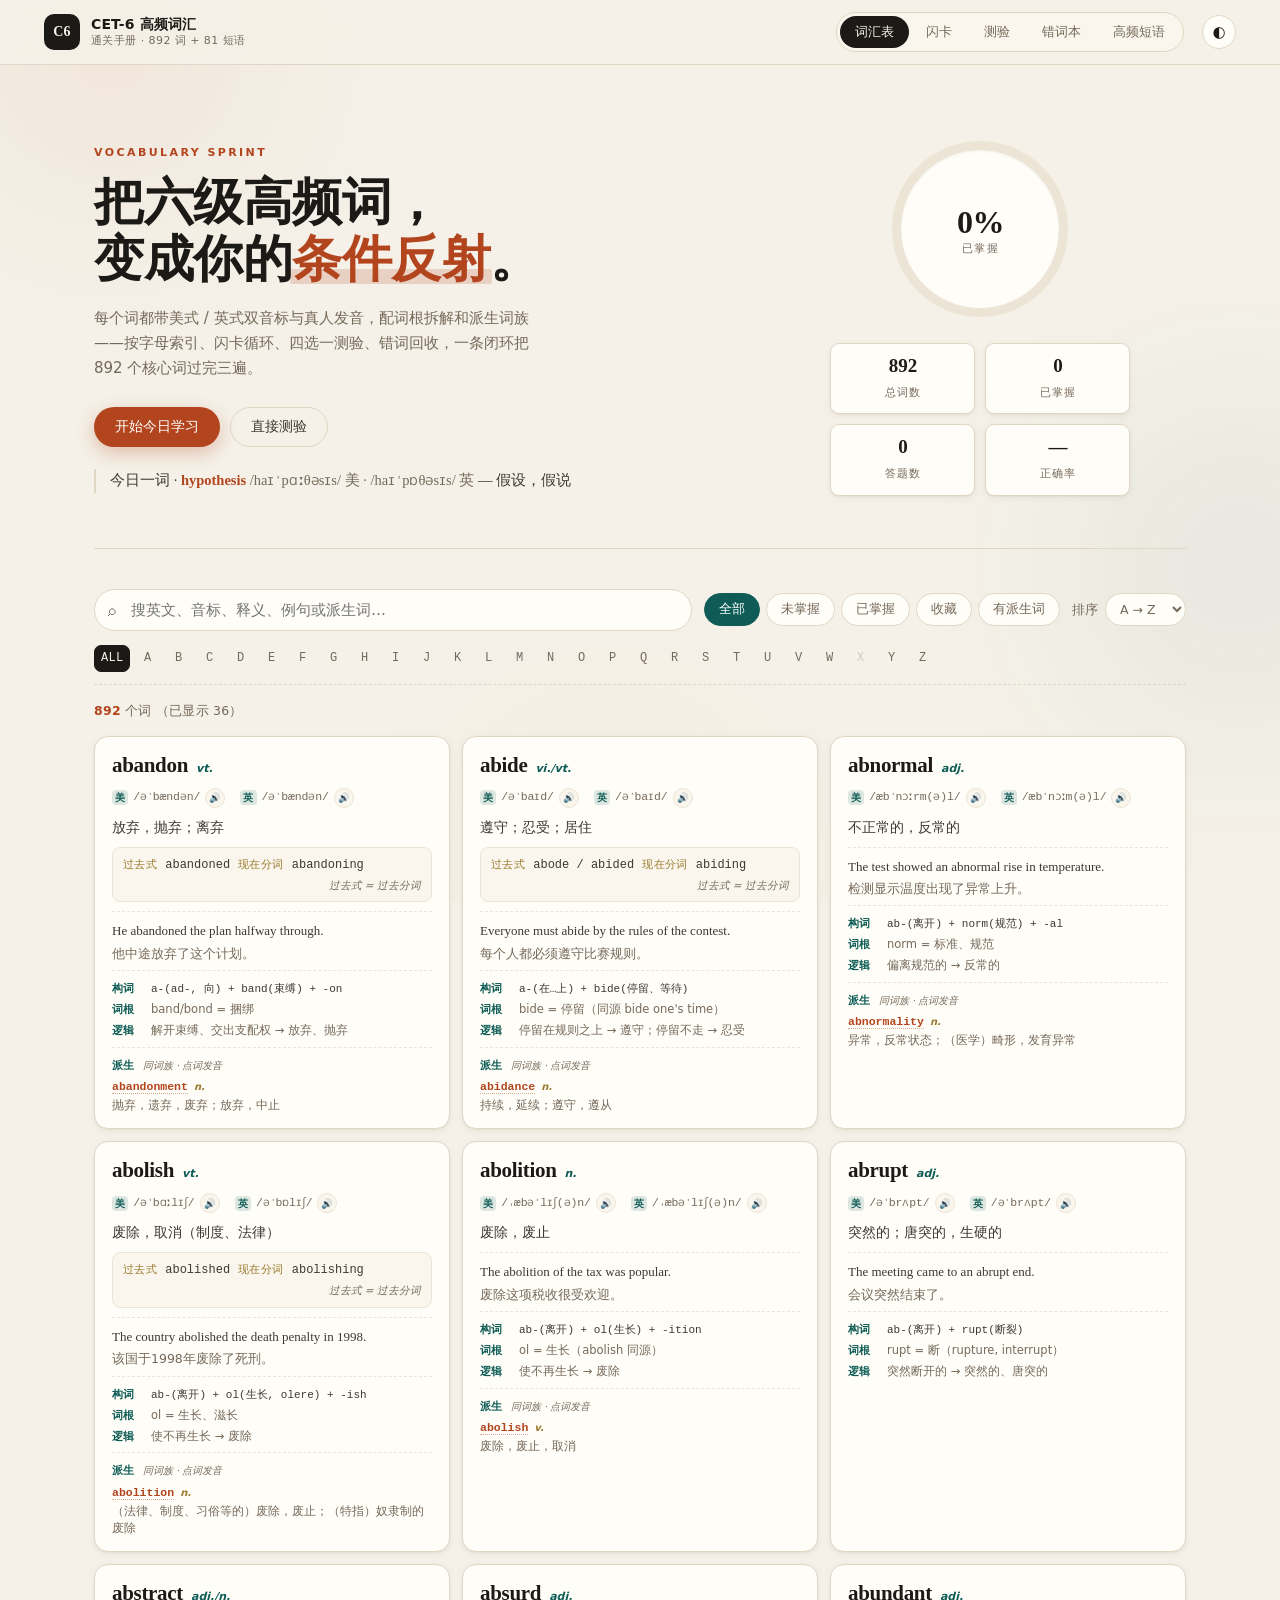
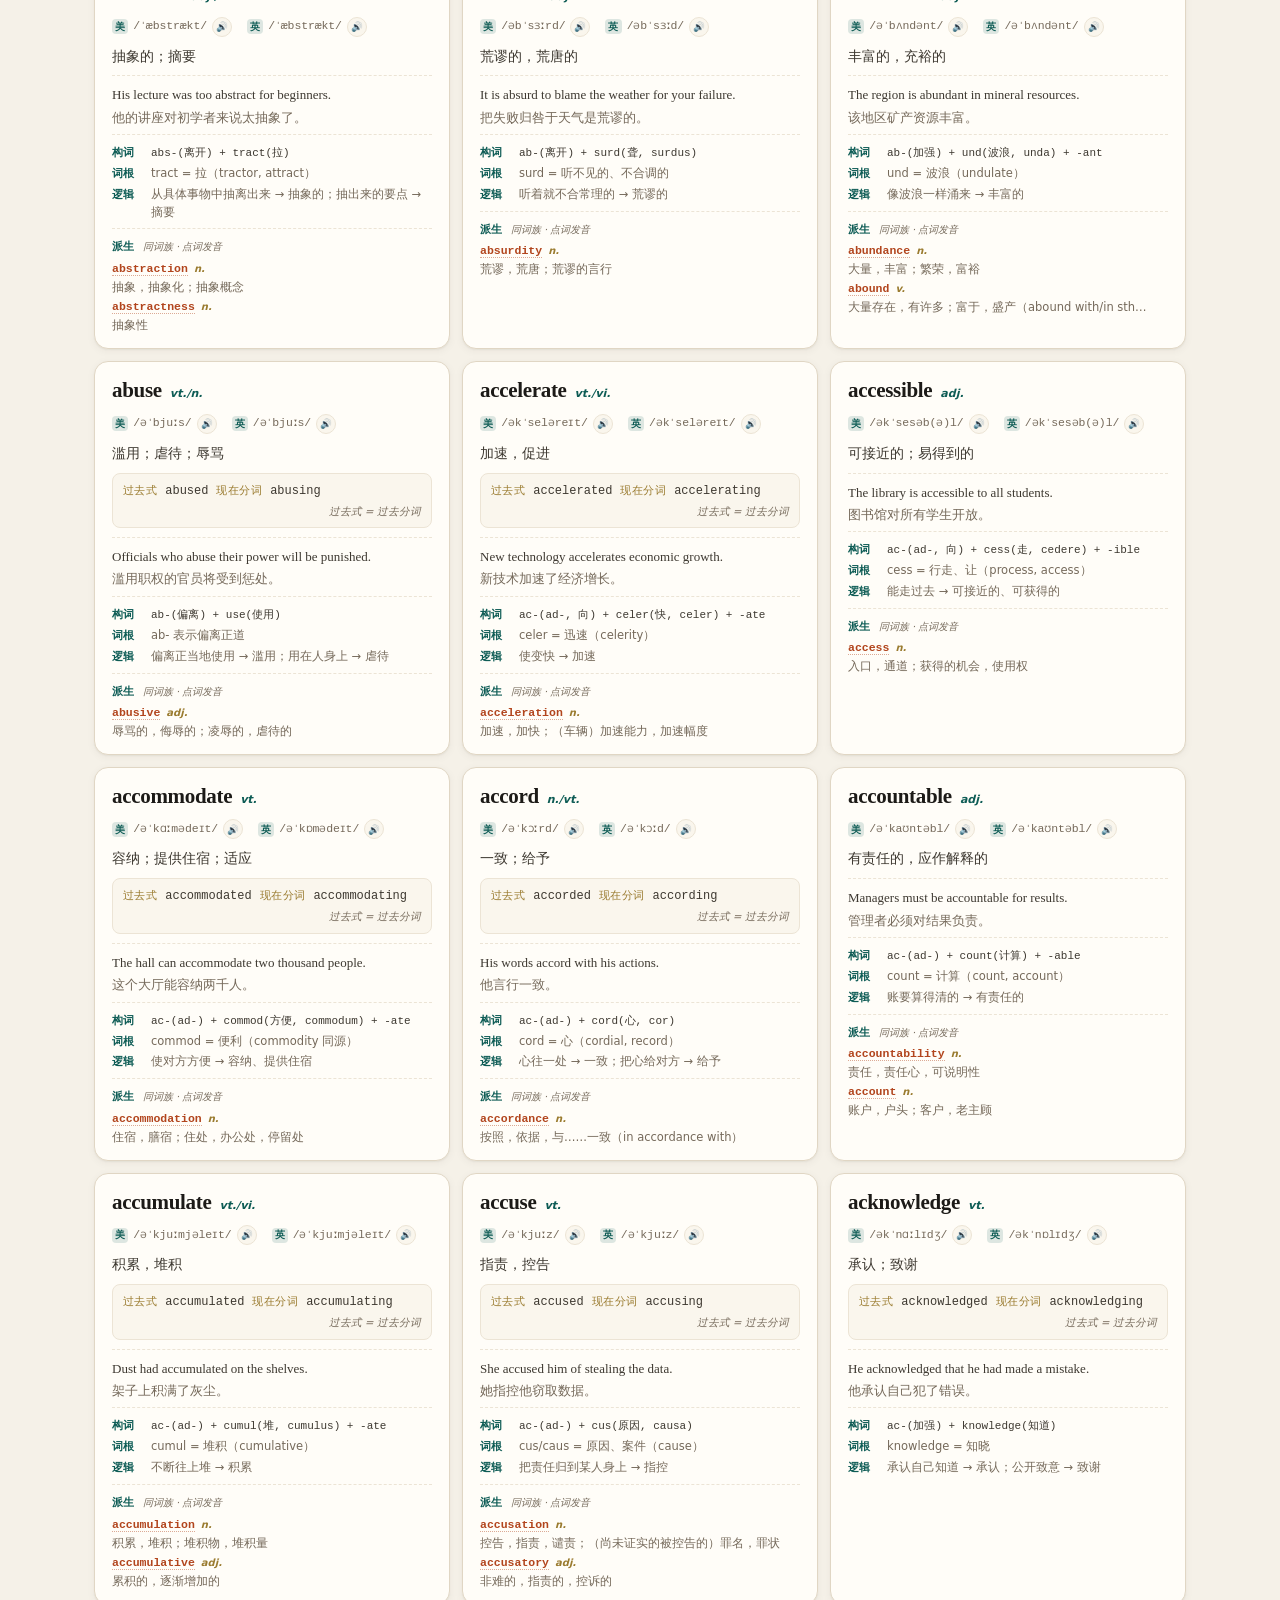
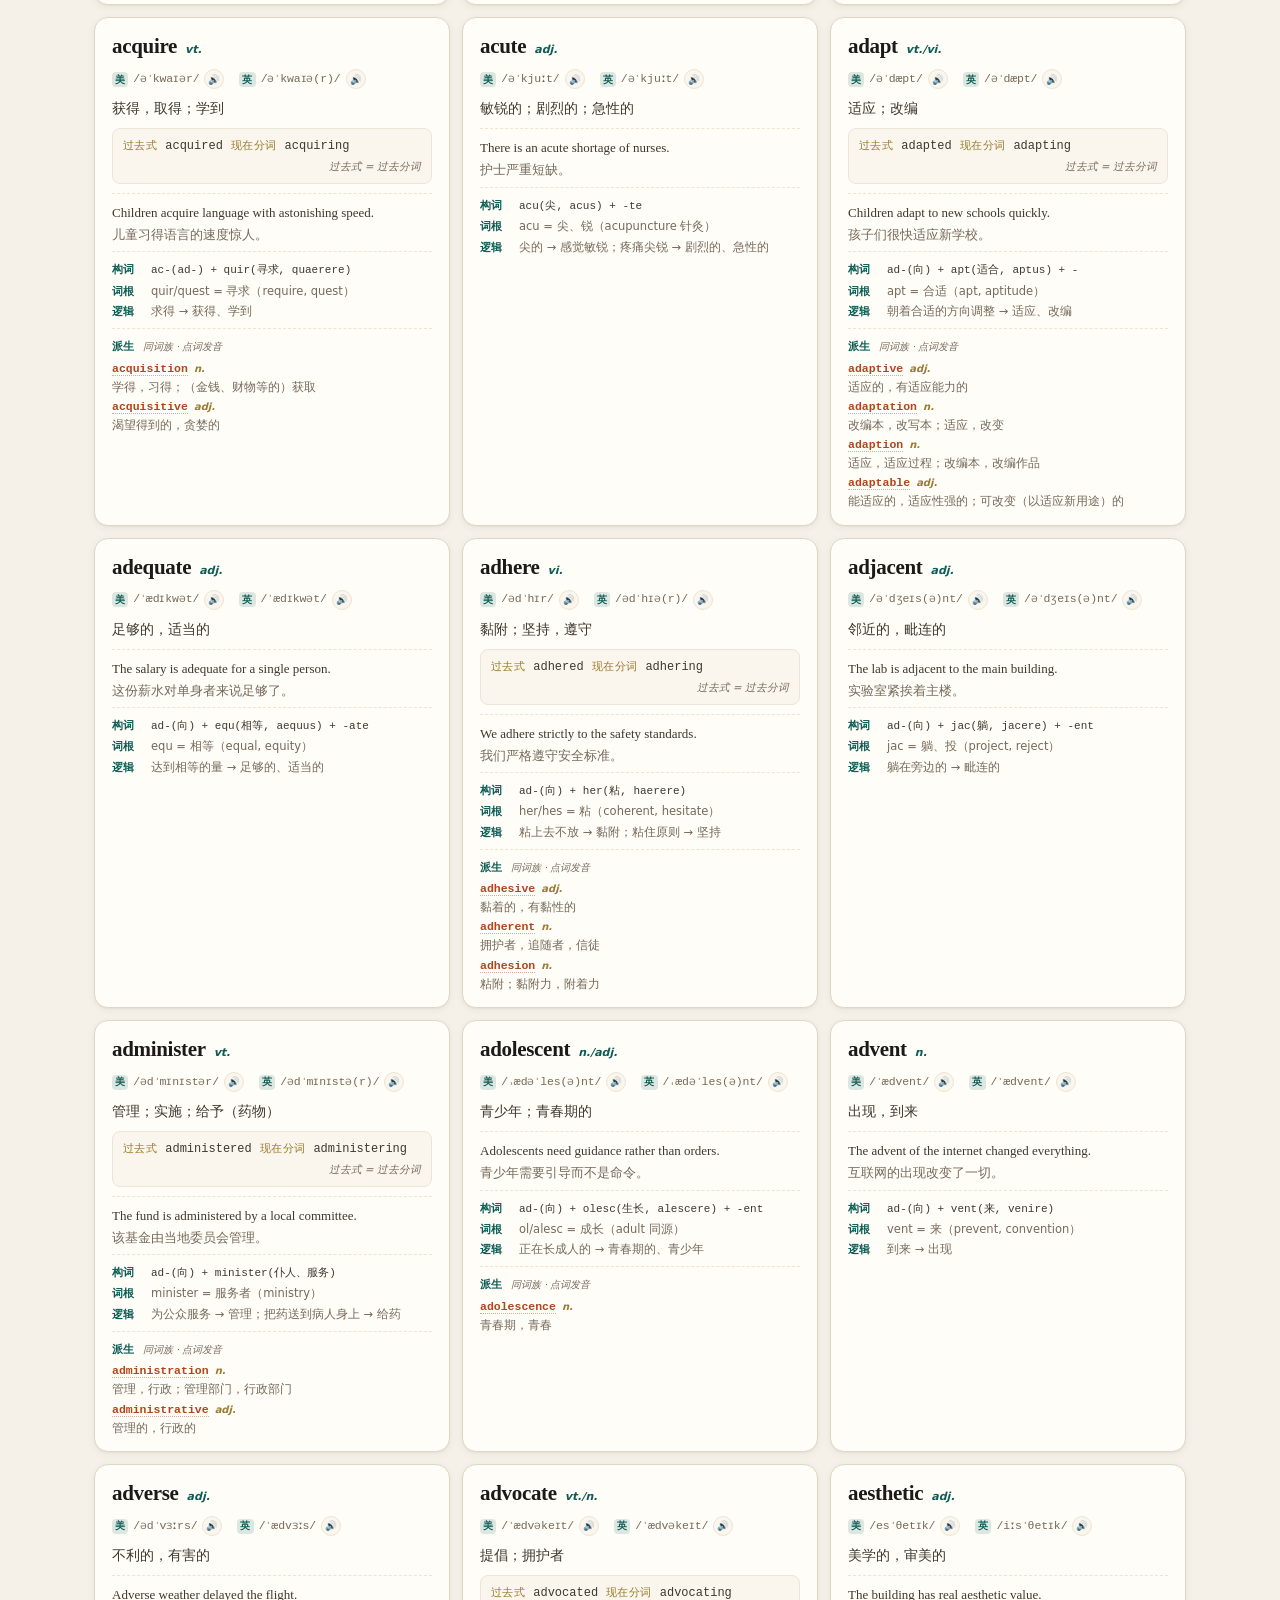
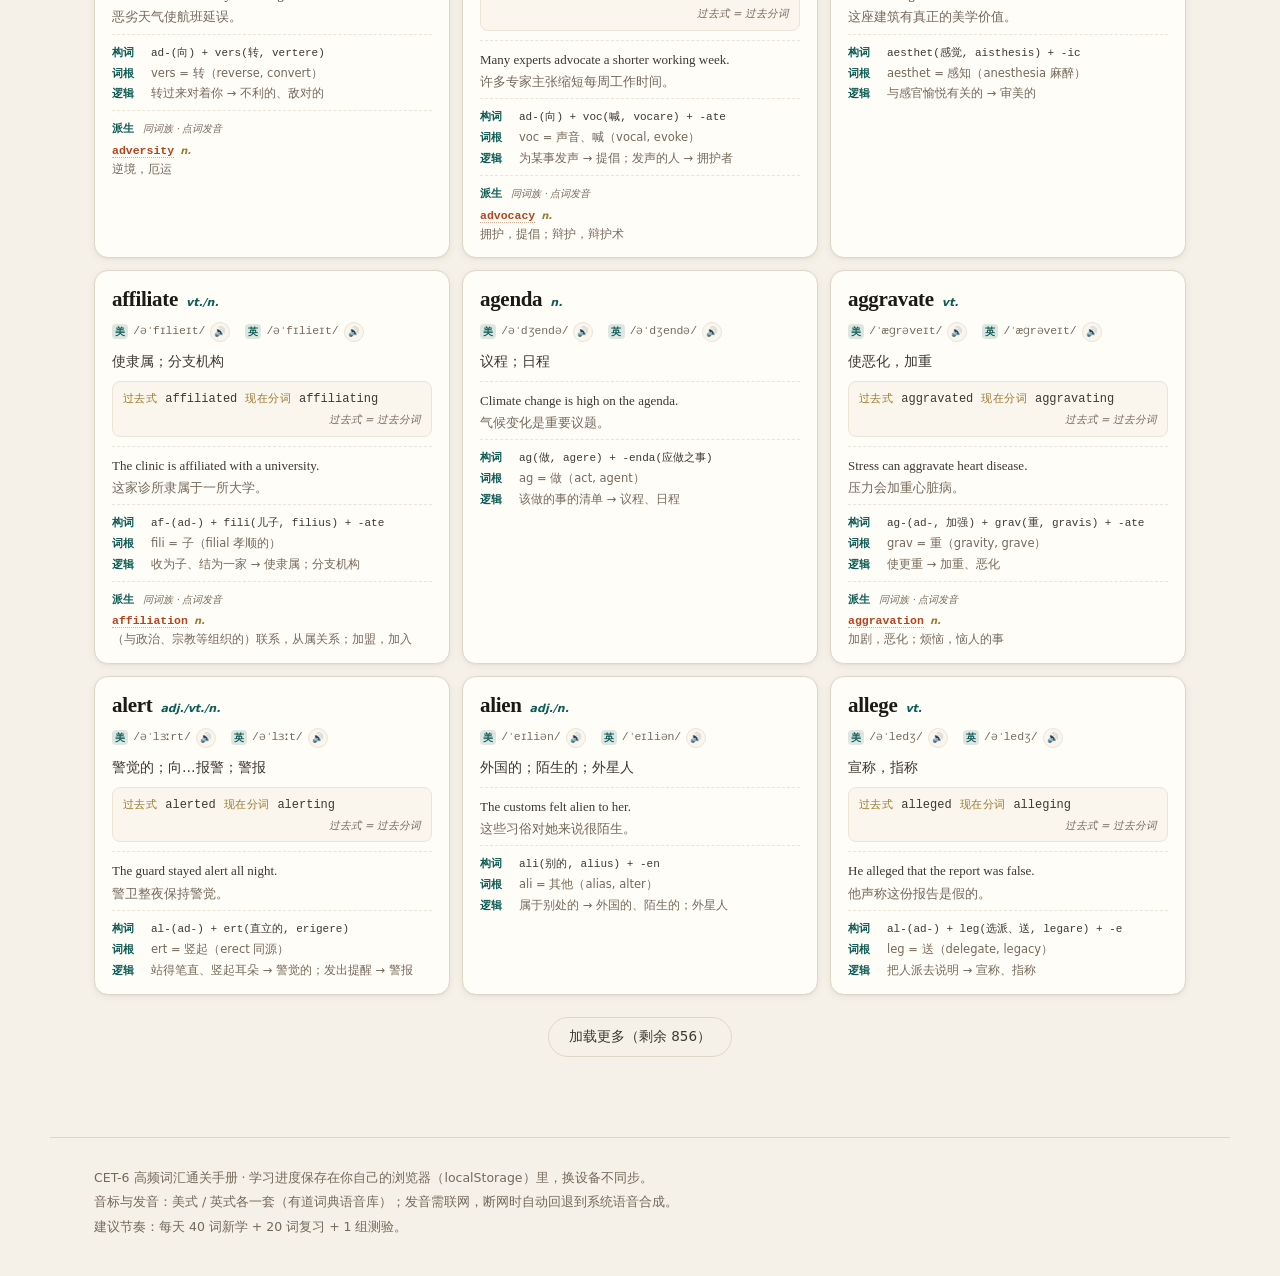
==== index.html @ 3de126e8 "CET-6 词汇通关手册：英美双音标+双发音、词根、派生词族、闪卡、测验、错词本" ====
<!DOCTYPE html>
<html lang="zh-CN" data-theme="light">
<head>
<meta charset="utf-8">
<meta name="viewport" content="width=device-width, initial-scale=1">
<title>CET-6 高频词汇通关手册 · 892 词 + 81 短语</title>
<meta name="description" content="英语六级高频词汇学习站：英美双音标与真人发音、词根拆解、派生词族、闪卡记忆、随机测验与错词本。">
<meta name="theme-color" content="#f5f1e8">
<link rel="stylesheet" href="assets/style.css">
</head>
<body>
<div class="orbs" aria-hidden="true"><span></span><span></span><span></span></div>

<header class="topbar">
  <a class="brand" href="#top">
    <span class="brand-mark">C6</span>
    <span class="brand-text">
      <strong>CET-6 高频词汇</strong>
      <em>通关手册 · 892 词 + 81 短语</em>
    </span>
  </a>

  <nav class="tabs" id="tabs" aria-label="功能切换">
    <button class="tab is-active" data-view="vocab">词汇表</button>
    <button class="tab" data-view="flash">闪卡</button>
    <button class="tab" data-view="quiz">测验</button>
    <button class="tab" data-view="wrong">错词本 <span class="badge" id="wrongBadge">0</span></button>
    <button class="tab" data-view="phrase">高频短语</button>
  </nav>

  <button class="icon-btn" id="themeBtn" title="切换深色 / 浅色" aria-label="切换主题">
    <span id="themeIcon">◐</span>
  </button>
</header>

<main id="top">

  <!-- ===== 概览 ===== -->
  <section class="hero" id="hero">
    <div class="hero-copy">
      <p class="eyebrow">Vocabulary Sprint</p>
      <h1>把六级高频词，<br>变成你的<b>条件反射</b>。</h1>
      <p class="hero-sub">每个词都带美式 / 英式双音标与真人发音，配词根拆解和派生词族——按字母索引、闪卡循环、四选一测验、错词回收，一条闭环把 892 个核心词过完三遍。</p>
      <div class="hero-actions">
        <button class="btn btn-primary" id="heroStart">开始今日学习</button>
        <button class="btn btn-ghost" id="heroQuiz">直接测验</button>
      </div>
      <p class="hero-tip" id="dailyWord">—</p>
    </div>

    <div class="hero-panel">
      <div class="ring" id="ring" style="--p:0">
        <div class="ring-inner">
          <strong id="ringNum">0%</strong>
          <span>已掌握</span>
        </div>
      </div>
      <div class="stats">
        <div class="stat"><b id="statTotal">0</b><span>总词数</span></div>
        <div class="stat"><b id="statMastered">0</b><span>已掌握</span></div>
        <div class="stat"><b id="statQuiz">0</b><span>答题数</span></div>
        <div class="stat"><b id="statAcc">—</b><span>正确率</span></div>
      </div>
    </div>
  </section>

  <!-- ===== 词汇表 ===== -->
  <section class="view is-active" id="view-vocab">
    <div class="toolbar">
      <div class="search">
        <span class="search-ico">⌕</span>
        <input id="search" type="search" placeholder="搜英文、音标、释义、例句或派生词…" autocomplete="off">
        <button class="search-clear" id="searchClear" hidden>×</button>
      </div>
      <div class="chips" id="filters">
        <button class="chip is-active" data-filter="all">全部</button>
        <button class="chip" data-filter="todo">未掌握</button>
        <button class="chip" data-filter="done">已掌握</button>
        <button class="chip" data-filter="star">收藏</button>
        <button class="chip" data-filter="deriv">有派生词</button>
      </div>
      <div class="sortwrap">
        <label for="sortSel">排序</label>
        <select id="sortSel">
          <option value="az">A → Z</option>
          <option value="za">Z → A</option>
          <option value="len">按词长</option>
        </select>
      </div>
    </div>

    <div class="alpha" id="alpha"></div>

    <p class="result-line"><span id="resultCount">0</span> 个词 <span id="resultHint"></span></p>

    <div class="word-grid" id="wordGrid"></div>
    <div class="loadmore-wrap"><button class="btn btn-ghost" id="loadMore">加载更多</button></div>
  </section>

  <!-- ===== 闪卡 ===== -->
  <section class="view" id="view-flash">
    <div class="flash-head">
      <p class="eyebrow">Flashcards</p>
      <h2>看词想义，翻面验证</h2>
      <p class="muted">空格键翻面 · ← → 切换 · M 标记掌握 · 1 / 2 播放美音 / 英音</p>
    </div>

    <div class="flash-stage">
      <button class="flash-nav" id="flashPrev" aria-label="上一个">‹</button>

      <div class="flashcard" id="flashcard" tabindex="0" role="button" aria-label="点击翻面">
        <div class="flash-inner">
          <div class="flash-face flash-front">
            <span class="flash-tag" id="flashTag">核心词</span>
            <h3 id="flashWord">—</h3>
            <div class="flash-phon" id="flashPhonRow"></div>
            <p class="flash-hint">点击卡片 / 空格键 查看释义</p>
          </div>
          <div class="flash-face flash-back">
            <div class="fb-head">
              <p class="pos" id="flashPos"></p>
              <div class="flash-phon" id="flashPhonBack"></div>
            </div>
            <p class="meaning" id="flashMeaning"></p>
            <div class="flash-forms" id="flashForms"></div>
            <p class="example" id="flashExample"></p>
            <p class="example-cn" id="flashExampleCn"></p>
            <div class="flash-root" id="flashRoot"></div>
            <div class="flash-deriv" id="flashDerivs"></div>
            <p class="flash-hint">M = 已掌握 · X = 不认识</p>
          </div>
        </div>
      </div>

      <button class="flash-nav" id="flashNext" aria-label="下一个">›</button>
    </div>

    <div class="flash-actions">
      <button class="btn btn-ghost" id="flashSayUs">🔊 美音</button>
      <button class="btn btn-ghost" id="flashSayUk">🔊 英音</button>
      <button class="btn btn-soft" id="flashKnow">不认识（进错词本）</button>
      <button class="btn btn-primary" id="flashMaster">已掌握</button>
      <button class="btn btn-ghost" id="flashShuffle">⤨ 打乱</button>
    </div>
    <p class="flash-progress" id="flashProgress">—</p>
  </section>

  <!-- ===== 测验 ===== -->
  <section class="view" id="view-quiz">
    <div class="quiz-wrap">
      <div class="quiz-top">
        <div class="quiz-meta"><span id="quizIndex">第 1 / 10 题</span><span id="quizScore">得分 0</span></div>
        <div class="bar"><i id="quizBar" style="width:0%"></i></div>
      </div>

      <div class="quiz-card">
        <p class="quiz-kind" id="quizKind">英 → 中</p>
        <h3 id="quizPrompt">—</h3>
        <p class="quiz-sub" id="quizSub"></p>
        <div class="options" id="quizOptions"></div>
        <p class="quiz-feedback" id="quizFeedback"></p>
      </div>

      <div class="quiz-foot">
        <button class="btn btn-primary" id="quizNext" disabled>下一题</button>
        <button class="btn btn-ghost" id="quizRestart">重新开始</button>
        <label class="quiz-len">题量
          <select id="quizLen">
            <option value="10">10 题</option>
            <option value="20" selected>20 题</option>
            <option value="30">30 题</option>
          </select>
        </label>
      </div>

      <div class="quiz-summary" id="quizSummary" hidden></div>
    </div>
  </section>

  <!-- ===== 错词本 ===== -->
  <section class="view" id="view-wrong">
    <div class="flash-head">
      <p class="eyebrow">Review</p>
      <h2>错词本</h2>
      <p class="muted">测验答错、闪卡点“不认识”的词都会自动收进这里。</p>
    </div>
    <div class="wrong-actions">
      <button class="btn btn-primary" id="wrongQuiz">用错词出一套题</button>
      <button class="btn btn-ghost" id="wrongClear">清空错词本</button>
    </div>
    <div class="word-grid" id="wrongGrid"></div>
    <p class="empty" id="wrongEmpty" hidden>还没有错词，去测验里练两题吧。</p>
  </section>

  <!-- ===== 短语 ===== -->
  <section class="view" id="view-phrase">
    <div class="flash-head">
      <p class="eyebrow">Collocations</p>
      <h2>六级高频短语 &amp; 搭配</h2>
      <p class="muted">阅读和翻译里反复出现的那一批，按场景分组。</p>
    </div>
    <div class="phrase-tools">
      <input id="phraseSearch" type="search" placeholder="筛选短语…" autocomplete="off">
    </div>
    <div class="phrase-list" id="phraseList"></div>
  </section>
</main>

<footer class="foot">
  <p>CET-6 高频词汇通关手册 · 学习进度保存在你自己的浏览器（localStorage）里，换设备不同步。</p>
  <p class="muted">音标与发音：美式 / 英式各一套（有道词典语音库）；发音需联网，断网时自动回退到系统语音合成。</p>
  <p class="muted">建议节奏：每天 40 词新学 + 20 词复习 + 1 组测验。</p>
</footer>

<script src="assets/data-1.js"></script>
<script src="assets/data-2.js"></script>
<script src="assets/data-3.js"></script>
<script src="assets/data-4.js"></script>
<script src="assets/data-5.js"></script>
<script src="assets/data-6.js"></script>
<script src="assets/forms.js"></script>
<script src="assets/roots-1.js"></script>
<script src="assets/roots-2.js"></script>
<script src="assets/roots-3.js"></script>
<script src="assets/roots-4.js"></script>
<script src="assets/roots-5.js"></script>
<script src="assets/roots-6.js"></script>
<script src="assets/phonetics.js"></script>
<script src="assets/derivs.js"></script>
<script src="assets/app.js"></script>
</body>
</html>
---- assets/style.css ----
/* ===========================================================
   CET-6 高频词汇通关手册 — 样式
   纸感编辑风：暖纸底 + 砖红/墨绿双色 + 衬线标题
   =========================================================== */

/* ---------- 主题变量 ---------- */
:root {
  --bg:        #f5f1e8;
  --bg-deep:   #ece5d6;
  --surface:   #fffdf8;
  --surface-2: #faf6ed;
  --ink:       #1c1a17;
  --ink-soft:  #3d3830;
  --muted:     #75695a;
  --line:      #e0d6c4;
  --line-soft: #ece4d5;
  --accent:    #b2451d;
  --accent-2:  #0e5c55;
  --accent-3:  #9a7b2f;
  --good:      #2f6b3f;
  --bad:       #a83232;
  --star:      #c08a12;
  --shadow-sm: 0 1px 2px rgba(60, 45, 25, .06), 0 2px 8px rgba(60, 45, 25, .05);
  --shadow-md: 0 2px 6px rgba(60, 45, 25, .07), 0 14px 34px rgba(60, 45, 25, .09);
  --radius:    14px;
  --radius-sm: 9px;
  --sans: "Inter", "PingFang SC", "Microsoft YaHei", "Segoe UI", system-ui, sans-serif;
  --serif: "Iowan Old Style", "Palatino Linotype", Palatino, Georgia, "Songti SC", "Source Han Serif SC", serif;
  --mono: "JetBrains Mono", "SFMono-Regular", Consolas, monospace;
}

[data-theme="dark"] {
  --bg:        #14130f;
  --bg-deep:   #0e0d0a;
  --surface:   #1d1b16;
  --surface-2: #232019;
  --ink:       #f1ebdd;
  --ink-soft:  #ded5c4;
  --muted:     #a2977f;
  --line:      #322d24;
  --line-soft: #292520;
  --accent:    #e0764b;
  --accent-2:  #4fb3a5;
  --accent-3:  #d3ab55;
  --good:      #74b884;
  --bad:       #e07a7a;
  --star:      #e0b34a;
  --shadow-sm: 0 1px 2px rgba(0, 0, 0, .4);
  --shadow-md: 0 2px 8px rgba(0, 0, 0, .45), 0 18px 40px rgba(0, 0, 0, .5);
}

/* ---------- 基础 ---------- */
* { box-sizing: border-box; }

[hidden] { display: none !important; }

html { scroll-behavior: smooth; }

body {
  margin: 0;
  background: var(--bg);
  color: var(--ink);
  font-family: var(--sans);
  font-size: 15px;
  line-height: 1.65;
  -webkit-font-smoothing: antialiased;
  text-rendering: optimizeLegibility;
  overflow-x: hidden;
}

/* 背景微光 */
.orbs {
  position: fixed;
  inset: 0;
  pointer-events: none;
  z-index: 0;
  overflow: hidden;
}
.orbs span {
  position: absolute;
  border-radius: 50%;
  filter: blur(80px);
  opacity: .5;
}
.orbs span:nth-child(1) {
  width: 460px; height: 460px;
  top: -180px; left: -120px;
  background: radial-gradient(circle, rgba(178, 69, 29, .18), transparent 70%);
}
.orbs span:nth-child(2) {
  width: 520px; height: 520px;
  top: 34%; right: -220px;
  background: radial-gradient(circle, rgba(14, 92, 85, .16), transparent 70%);
}
.orbs span:nth-child(3) {
  width: 400px; height: 400px;
  bottom: -160px; left: 32%;
  background: radial-gradient(circle, rgba(154, 123, 47, .14), transparent 70%);
}
[data-theme="dark"] .orbs span { opacity: .32; }

h1, h2, h3 { font-family: var(--serif); font-weight: 600; letter-spacing: -.01em; }

a { color: inherit; text-decoration: none; }

button { font-family: inherit; cursor: pointer; }
input, select { font-family: inherit; font-size: inherit; color: inherit; }

::selection { background: rgba(178, 69, 29, .2); }

.muted { color: var(--muted); }

/* ---------- 顶栏 ---------- */
.topbar {
  position: sticky;
  top: 0;
  z-index: 40;
  display: flex;
  align-items: center;
  gap: 18px;
  padding: 12px clamp(16px, 4vw, 44px);
  background: color-mix(in srgb, var(--bg) 86%, transparent);
  backdrop-filter: blur(14px) saturate(1.2);
  border-bottom: 1px solid var(--line);
}

.brand { display: flex; align-items: center; gap: 11px; flex: 0 0 auto; }
.brand-mark {
  width: 36px; height: 36px;
  display: grid; place-items: center;
  border-radius: 10px;
  background: var(--ink);
  color: var(--bg);
  font-family: var(--serif);
  font-size: 14px;
  font-weight: 700;
  letter-spacing: .02em;
}
.brand-text { display: flex; flex-direction: column; line-height: 1.25; }
.brand-text strong { font-size: 14px; letter-spacing: .01em; }
.brand-text em { font-style: normal; font-size: 11px; color: var(--muted); letter-spacing: .04em; }

.tabs {
  display: flex;
  gap: 2px;
  margin-left: auto;
  padding: 3px;
  background: var(--surface-2);
  border: 1px solid var(--line);
  border-radius: 999px;
  overflow-x: auto;
  scrollbar-width: none;
}
.tabs::-webkit-scrollbar { display: none; }

.tab {
  position: relative;
  border: 0;
  background: transparent;
  color: var(--muted);
  font-size: 13px;
  padding: 7px 15px;
  border-radius: 999px;
  white-space: nowrap;
  transition: color .18s, background .18s;
}
.tab:hover { color: var(--ink); }
.tab.is-active {
  background: var(--ink);
  color: var(--bg);
}
.tab .badge {
  display: inline-block;
  min-width: 17px;
  padding: 0 4px;
  margin-left: 3px;
  font-size: 10px;
  line-height: 16px;
  text-align: center;
  border-radius: 99px;
  background: var(--accent);
  color: #fff;
  vertical-align: 1px;
}
.tab.is-active .badge { background: var(--accent); color: #fff; }

.icon-btn {
  flex: 0 0 auto;
  width: 34px; height: 34px;
  display: grid; place-items: center;
  border: 1px solid var(--line);
  border-radius: 50%;
  background: var(--surface);
  color: var(--ink);
  font-size: 15px;
  transition: transform .2s, border-color .2s;
}
.icon-btn:hover { transform: rotate(180deg); border-color: var(--accent); }

/* ---------- 主容器 ---------- */
main {
  position: relative;
  z-index: 1;
  max-width: 1180px;
  margin: 0 auto;
  padding: 0 clamp(16px, 4vw, 44px) 80px;
}

/* ---------- Hero ---------- */
.hero {
  display: grid;
  grid-template-columns: 1.35fr .9fr;
  gap: clamp(24px, 5vw, 64px);
  align-items: center;
  padding: clamp(40px, 7vw, 76px) 0 clamp(30px, 5vw, 52px);
  border-bottom: 1px solid var(--line);
}

.eyebrow {
  margin: 0 0 12px;
  font-size: 11px;
  letter-spacing: .22em;
  text-transform: uppercase;
  color: var(--accent);
  font-weight: 600;
}

.hero h1 {
  margin: 0 0 18px;
  font-size: clamp(30px, 4.6vw, 50px);
  line-height: 1.14;
}
.hero h1 b {
  color: var(--accent);
  font-weight: 600;
  position: relative;
}
.hero h1 b::after {
  content: "";
  position: absolute;
  left: -2px; right: -2px; bottom: .07em;
  height: .3em;
  background: color-mix(in srgb, var(--accent) 18%, transparent);
  z-index: -1;
  border-radius: 2px;
}

.hero-sub {
  margin: 0 0 26px;
  max-width: 46ch;
  color: var(--muted);
  font-size: 15px;
}

.hero-actions { display: flex; gap: 10px; flex-wrap: wrap; }

.btn {
  border: 1px solid transparent;
  border-radius: 999px;
  padding: 10px 20px;
  font-size: 13.5px;
  font-weight: 500;
  transition: transform .16s, background .18s, border-color .18s, color .18s, box-shadow .18s;
}
.btn:active { transform: translateY(1px) scale(.995); }

.btn-primary {
  background: var(--accent);
  color: #fff;
  box-shadow: 0 6px 18px color-mix(in srgb, var(--accent) 30%, transparent);
}
.btn-primary:hover { background: color-mix(in srgb, var(--accent) 86%, #000); }

.btn-ghost {
  background: transparent;
  border-color: var(--line);
  color: var(--ink-soft);
}
.btn-ghost:hover { border-color: var(--ink); color: var(--ink); }

.btn-soft {
  background: var(--surface-2);
  border-color: var(--line);
  color: var(--ink-soft);
}
.btn-soft:hover { border-color: var(--accent); color: var(--accent); }

.hero-tip {
  margin: 22px 0 0;
  padding-left: 14px;
  border-left: 2px solid var(--line);
  font-family: var(--serif);
  font-size: 14.5px;
  color: var(--ink-soft);
}
.hero-tip b { color: var(--accent); font-weight: 600; }

/* 进度环 */
.hero-panel {
  display: flex;
  flex-direction: column;
  align-items: center;
  gap: 26px;
}

.ring {
  --p: 0;
  width: 176px; height: 176px;
  border-radius: 50%;
  display: grid; place-items: center;
  background:
    conic-gradient(var(--accent) calc(var(--p) * 1%), var(--line-soft) 0);
  position: relative;
  transition: background .5s ease;
}
.ring::before {
  content: "";
  position: absolute;
  inset: 9px;
  border-radius: 50%;
  background: var(--surface);
  box-shadow: inset 0 1px 3px rgba(0, 0, 0, .05);
}
.ring-inner {
  position: relative;
  display: flex;
  flex-direction: column;
  align-items: center;
  line-height: 1.2;
}
.ring-inner strong {
  font-family: var(--serif);
  font-size: 32px;
  font-weight: 600;
  letter-spacing: -.02em;
}
.ring-inner span { font-size: 11px; letter-spacing: .12em; color: var(--muted); }

.stats {
  display: grid;
  grid-template-columns: repeat(2, minmax(84px, 1fr));
  gap: 10px;
  width: 100%;
  max-width: 300px;
}
.stat {
  background: var(--surface);
  border: 1px solid var(--line);
  border-radius: var(--radius-sm);
  padding: 10px 12px;
  text-align: center;
  box-shadow: var(--shadow-sm);
}
.stat b {
  display: block;
  font-family: var(--serif);
  font-size: 19px;
  font-weight: 600;
  line-height: 1.3;
}
.stat span { font-size: 11px; color: var(--muted); letter-spacing: .06em; }

/* ---------- 视图切换 ---------- */
.view { display: none; padding-top: clamp(24px, 4vw, 40px); }
.view.is-active { display: block; animation: rise .34s cubic-bezier(.2, .7, .3, 1); }

@keyframes rise {
  from { opacity: 0; transform: translateY(10px); }
  to   { opacity: 1; transform: none; }
}

/* ---------- 工具条 ---------- */
.toolbar {
  display: flex;
  flex-wrap: wrap;
  gap: 12px;
  align-items: center;
  margin-bottom: 14px;
}

.search {
  position: relative;
  flex: 1 1 300px;
  min-width: 220px;
}
.search input {
  width: 100%;
  padding: 11px 38px 11px 36px;
  border: 1px solid var(--line);
  border-radius: 999px;
  background: var(--surface);
  outline: none;
  transition: border-color .18s, box-shadow .18s;
}
.search input:focus {
  border-color: var(--accent);
  box-shadow: 0 0 0 3px color-mix(in srgb, var(--accent) 14%, transparent);
}
.search input::-webkit-search-cancel-button { display: none; }
.search-ico {
  position: absolute;
  left: 14px; top: 50%;
  transform: translateY(-50%);
  color: var(--muted);
  font-size: 15px;
  pointer-events: none;
}
.search-clear {
  position: absolute;
  right: 8px; top: 50%;
  transform: translateY(-50%);
  width: 24px; height: 24px;
  border: 0;
  border-radius: 50%;
  background: var(--surface-2);
  color: var(--muted);
  font-size: 15px;
  line-height: 1;
}
.search-clear:hover { color: var(--accent); }

.chips { display: flex; gap: 6px; flex-wrap: wrap; }
.chip {
  border: 1px solid var(--line);
  background: var(--surface);
  color: var(--muted);
  font-size: 12.5px;
  padding: 7px 14px;
  border-radius: 999px;
  transition: all .16s;
}
.chip:hover { border-color: var(--ink-soft); color: var(--ink); }
.chip.is-active {
  background: var(--accent-2);
  border-color: var(--accent-2);
  color: #fff;
}

.sortwrap {
  display: flex;
  align-items: center;
  gap: 7px;
  font-size: 12.5px;
  color: var(--muted);
}
.sortwrap select {
  border: 1px solid var(--line);
  border-radius: 999px;
  background: var(--surface);
  padding: 7px 10px;
  outline: none;
}

/* 字母索引 */
.alpha {
  display: flex;
  flex-wrap: wrap;
  gap: 4px;
  margin: 4px 0 16px;
  padding-bottom: 12px;
  border-bottom: 1px dashed var(--line);
}
.alpha button {
  min-width: 27px;
  height: 27px;
  padding: 0 6px;
  border: 1px solid transparent;
  border-radius: 7px;
  background: transparent;
  color: var(--muted);
  font-size: 12px;
  font-family: var(--mono);
  letter-spacing: .02em;
  transition: all .15s;
}
.alpha button:hover { background: var(--surface); border-color: var(--line); color: var(--ink); }
.alpha button.is-active {
  background: var(--ink);
  color: var(--bg);
  border-color: var(--ink);
}
.alpha button:disabled { opacity: .28; cursor: default; }
.alpha button:disabled:hover { background: transparent; border-color: transparent; color: var(--muted); }

.result-line {
  margin: 0 0 14px;
  font-size: 12.5px;
  color: var(--muted);
  letter-spacing: .02em;
}
.result-line span:first-child { color: var(--accent); font-weight: 600; }

/* ---------- 单词卡片 ---------- */
.word-grid {
  display: grid;
  grid-template-columns: repeat(auto-fill, minmax(268px, 1fr));
  gap: 12px;
}

.wcard {
  position: relative;
  background: var(--surface);
  border: 1px solid var(--line);
  border-radius: var(--radius);
  padding: 16px 17px 14px;
  box-shadow: var(--shadow-sm);
  transition: transform .2s, box-shadow .2s, border-color .2s;
  display: flex;
  flex-direction: column;
  gap: 7px;
}
.wcard:hover {
  transform: translateY(-2px);
  box-shadow: var(--shadow-md);
  border-color: color-mix(in srgb, var(--accent) 34%, var(--line));
}
.wcard.is-mastered { border-left: 3px solid var(--good); }
.wcard.is-wrong { border-left: 3px solid var(--bad); }

.wcard-top { display: flex; align-items: baseline; gap: 8px; flex-wrap: wrap; }

.wcard h3 {
  margin: 0;
  font-size: 21px;
  letter-spacing: -.015em;
  line-height: 1.2;
}
.wcard .phon {
  font-family: var(--mono);
  font-size: 11.5px;
  color: var(--muted);
}
/* ---------- 英美双音标 + 发音按钮 ---------- */
.phons {
  display: flex;
  flex-wrap: wrap;
  align-items: center;
  gap: 5px 12px;
  margin: 1px 0 0;
}
.phons.is-compact { gap: 4px 10px; }
.ph-item {
  display: inline-flex;
  align-items: center;
  gap: 5px;
  padding: 2px 3px 2px 0;
  border-radius: 6px;
}
.ph-tag {
  display: inline-grid;
  place-items: center;
  min-width: 15px;
  height: 15px;
  padding: 0 3px;
  border-radius: 4px;
  background: color-mix(in srgb, var(--accent-2) 14%, transparent);
  color: var(--accent-2);
  font-size: 9.5px;
  font-style: normal;
  font-weight: 700;
  letter-spacing: .02em;
  line-height: 1;
}
.ph-ipa {
  font-family: var(--mono);
  font-size: 11.5px;
  color: var(--muted);
  letter-spacing: -.01em;
}
.phons.is-compact .ph-ipa { font-size: 11px; }
.ph-play {
  width: 20px; height: 20px;
  display: inline-grid;
  place-items: center;
  padding: 0;
  border: 1px solid var(--line-soft);
  border-radius: 50%;
  background: var(--surface-2);
  color: var(--muted);
  font-size: 9.5px;
  line-height: 1;
  transition: all .15s;
}
.ph-play:hover {
  border-color: var(--accent);
  color: var(--accent);
  transform: scale(1.08);
}
.ph-play.is-playing {
  border-color: var(--accent);
  color: var(--accent);
  background: color-mix(in srgb, var(--accent) 12%, transparent);
}

/* 闪卡正面音标行 */
.flash-phon { display: flex; flex-direction: column; align-items: center; gap: 4px; margin-top: 2px; }
.flash-phon .phons { justify-content: center; }
.flash-phon .ph-ipa { font-size: 13px; }
.flash-phon .ph-play { width: 24px; height: 24px; font-size: 11px; }

.fb-head { display: flex; align-items: baseline; flex-wrap: wrap; gap: 6px 12px; width: 100%; }
.flash-back .flash-phon { align-items: flex-start; }
.flash-back .flash-phon .phons { justify-content: flex-start; }
.flash-back .flash-phon .ph-ipa { font-size: 12px; }
.flash-back .flash-phon .ph-play { width: 21px; height: 21px; font-size: 10px; }

/* ---------- 派生词（卡片内） ---------- */
.wderiv {
  margin: 0;
  padding-top: 9px;
  border-top: 1px dashed var(--line-soft);
}
.wderiv-head { display: flex; align-items: baseline; gap: 8px; margin-bottom: 5px; }
.wderiv-k {
  color: var(--accent-2);
  font-size: 10.5px;
  letter-spacing: .04em;
  font-weight: 600;
}
.wderiv-hint { font-size: 10px; color: var(--muted); font-style: italic; }
.wderiv-list {
  list-style: none;
  margin: 0; padding: 0;
  display: grid;
  gap: 3px;
}
.wderiv-list li {
  display: flex;
  align-items: baseline;
  flex-wrap: wrap;
  gap: 3px 6px;
  font-size: 11.5px;
  line-height: 1.5;
}
.dv-w {
  padding: 0;
  border: 0;
  background: none;
  font-family: var(--mono);
  font-size: 11.5px;
  font-weight: 600;
  color: var(--accent);
  border-bottom: 1px dotted color-mix(in srgb, var(--accent) 45%, transparent);
  transition: color .14s, border-color .14s;
}
.dv-w:hover { color: var(--accent-2); border-color: var(--accent-2); }
.dv-pos {
  font-size: 10px;
  font-style: italic;
  color: var(--accent-3);
  font-weight: 600;
}
.dv-cn { color: var(--muted); flex: 1 1 100%; }

/* ---------- 派生词（闪卡内） ---------- */
.flash-deriv {
  display: block;
  width: 100%;
  padding: 11px 14px;
  border-radius: 9px;
  background: var(--surface);
  border: 1px dashed var(--line);
}
.flash-deriv .fd-head { display: flex; align-items: baseline; gap: 8px; margin-bottom: 6px; }
.flash-deriv .fd-k {
  color: var(--accent-2);
  font-size: 10.5px;
  letter-spacing: .04em;
  font-weight: 600;
}
.flash-deriv .fd-hint { font-size: 10px; color: var(--muted); font-style: italic; }
.flash-deriv .fd-list {
  list-style: none;
  margin: 0; padding: 0;
  display: grid;
  gap: 4px;
  font-size: 12.5px;
  line-height: 1.6;
}
.flash-deriv .fd-list li { display: flex; align-items: baseline; flex-wrap: wrap; gap: 3px 7px; }
.flash-deriv .dv-w { font-size: 12.5px; }

.wcard .pos {
  font-size: 11px;
  font-style: italic;
  color: var(--accent-2);
  font-weight: 600;
}

.wcard .mean {
  margin: 0;
  font-size: 13.5px;
  color: var(--ink-soft);
  line-height: 1.55;
}

.wcard .ex {
  margin: 2px 0 0;
  padding-top: 9px;
  border-top: 1px dashed var(--line-soft);
  font-size: 12.5px;
  color: var(--muted);
  line-height: 1.55;
}
.wcard .ex em {
  display: block;
  font-style: normal;
  font-family: var(--serif);
  font-size: 13px;
  color: var(--ink-soft);
  margin-bottom: 2px;
}

/* 动词变化（卡片内） */
.wforms {
  display: flex;
  flex-wrap: wrap;
  align-items: baseline;
  gap: 4px 8px;
  margin: 2px 0 0;
  padding: 8px 10px;
  border-radius: 8px;
  background: var(--surface-2);
  border: 1px solid var(--line-soft);
  font-size: 12px;
  line-height: 1.5;
}
.wforms-k {
  color: var(--accent-3);
  font-size: 10.5px;
  letter-spacing: .04em;
}
.wforms b {
  font-family: var(--mono);
  font-weight: 500;
  font-size: 12px;
  color: var(--ink-soft);
}
.wforms-note {
  color: var(--muted);
  font-size: 10.5px;
  margin-left: auto;
  font-style: italic;
}

/* 词根（卡片内） */
.wroot {
  margin: 0;
  padding-top: 9px;
  border-top: 1px dashed var(--line-soft);
  display: grid;
  gap: 3px;
  font-size: 11.5px;
  line-height: 1.55;
  color: var(--muted);
}
.wroot-row {
  display: grid;
  grid-template-columns: 32px 1fr;
  gap: 7px;
  align-items: baseline;
}
.wroot-k {
  color: var(--accent-2);
  font-size: 10.5px;
  letter-spacing: .04em;
  font-weight: 600;
}
.wroot-split {
  font-family: var(--mono);
  font-size: 11px;
  color: var(--ink-soft);
  word-break: break-word;
}

.wcard-tools {
  position: absolute;
  top: 12px; right: 12px;
  display: flex;
  gap: 2px;
  opacity: 0;
  transition: opacity .18s;
}
.wcard:hover .wcard-tools,
.wcard:focus-within .wcard-tools { opacity: 1; }

.mini {
  width: 26px; height: 26px;
  display: grid; place-items: center;
  border: 1px solid transparent;
  border-radius: 7px;
  background: transparent;
  color: var(--muted);
  font-size: 13px;
  transition: all .15s;
}
.mini:hover { background: var(--surface-2); border-color: var(--line); color: var(--ink); }
.mini.on { color: var(--star); }
.mini.done { color: var(--good); }

.loadmore-wrap { display: flex; justify-content: center; margin-top: 22px; }
.loadmore-wrap .btn[hidden] { display: none; }

/* ---------- 闪卡 ---------- */
.flash-head { margin-bottom: 26px; }
.flash-head h2 { margin: 0 0 6px; font-size: clamp(22px, 3vw, 30px); }
.flash-head p { margin: 0; font-size: 13.5px; }

.flash-stage {
  display: flex;
  align-items: center;
  gap: clamp(6px, 2vw, 22px);
  max-width: 780px;
  margin: 0 auto;
}

.flash-nav {
  flex: 0 0 auto;
  width: 42px; height: 42px;
  border: 1px solid var(--line);
  border-radius: 50%;
  background: var(--surface);
  color: var(--ink);
  font-size: 22px;
  line-height: 1;
  transition: all .18s;
}
.flash-nav:hover { background: var(--ink); color: var(--bg); border-color: var(--ink); }

.flashcard {
  flex: 1;
  perspective: 1400px;
  min-height: 430px;
  cursor: pointer;
  outline: none;
}
.flashcard:focus-visible { box-shadow: 0 0 0 3px color-mix(in srgb, var(--accent) 30%, transparent); border-radius: 18px; }

.flash-inner {
  position: relative;
  width: 100%;
  min-height: 430px;
  display: grid;
  /* 关键：列宽用 minmax(0,1fr)，否则隐藏的那一面会把卡片撑宽 */
  grid-template-columns: minmax(0, 1fr);
  transition: transform .62s cubic-bezier(.3, .8, .3, 1);
  transform-style: preserve-3d;
}
.flashcard.flipped .flash-inner { transform: rotateY(180deg); }

.flash-face {
  /* 两面共用同一格：容器高度自动取两面中较高的那一面，内容永不被裁 */
  grid-area: 1 / 1;
  min-width: 0;
  display: flex;
  flex-direction: column;
  align-items: center;
  justify-content: center;
  gap: 8px;
  padding: 28px 26px;
  border-radius: 18px;
  border: 1px solid var(--line);
  background: var(--surface);
  box-shadow: var(--shadow-md);
  backface-visibility: hidden;
  -webkit-backface-visibility: hidden;
  text-align: center;
  overflow-wrap: anywhere;
}
.flash-back {
  transform: rotateY(180deg);
  background: var(--surface-2);
  align-items: flex-start;
  text-align: left;
}

.flash-tag {
  position: absolute;
  top: 14px; left: 16px;
  font-size: 10.5px;
  letter-spacing: .14em;
  text-transform: uppercase;
  color: var(--accent);
  font-weight: 600;
}

.flash-front h3 {
  margin: 0;
  font-family: var(--serif);
  font-size: clamp(30px, 6vw, 46px);
  letter-spacing: -.02em;
  line-height: 1.15;
}
.phon { font-family: var(--mono); color: var(--muted); font-size: 13px; margin: 0; }
.flash-hint {
  position: absolute;
  bottom: 14px;
  left: 0; right: 0;
  margin: 0;
  font-size: 11.5px;
  color: var(--muted);
  letter-spacing: .04em;
}

.flash-back .pos {
  margin: 0;
  font-size: 12px;
  font-style: italic;
  font-weight: 600;
  color: var(--accent-2);
}
.flash-back .meaning {
  margin: 0;
  font-family: var(--serif);
  font-size: clamp(18px, 2.6vw, 23px);
  line-height: 1.45;
  color: var(--ink);
}
.flash-back .example {
  margin: 10px 0 0;
  font-size: 14px;
  color: var(--ink-soft);
  line-height: 1.6;
}
.flash-back .example-cn {
  margin: 0;
  font-size: 13px;
  color: var(--muted);
  line-height: 1.6;
}

/* 闪卡内的动词变化 */
.flash-forms {
  display: flex;
  flex-wrap: wrap;
  align-items: baseline;
  gap: 3px 10px;
  width: 100%;
  padding: 9px 12px;
  border-radius: 9px;
  background: var(--surface);
  border: 1px solid var(--line);
  font-size: 12.5px;
}
.flash-forms .ff-k {
  color: var(--accent-3);
  font-size: 10.5px;
  letter-spacing: .05em;
}
.flash-forms b {
  font-family: var(--mono);
  font-weight: 500;
  font-size: 12.5px;
  color: var(--ink-soft);
}

/* 闪卡内的词根 */
.flash-root {
  display: block;
  width: 100%;
  padding: 11px 14px;
  border-radius: 9px;
  background: var(--surface);
  border: 1px dashed var(--line);
  font-size: 12.5px;
  line-height: 1.75;
  color: var(--muted);
}
.flash-root .fr-row {
  display: flex;
  gap: 8px;
  align-items: baseline;
}
.flash-root .fr-k {
  flex: 0 0 30px;
  color: var(--accent-2);
  font-size: 10.5px;
  font-weight: 600;
  letter-spacing: .04em;
}
.flash-root .fr-split {
  font-family: var(--mono);
  font-size: 11.5px;
  color: var(--ink-soft);
}
.flash-back .flash-hint {
  position: static;
  margin-top: auto;
  padding-top: 14px;
  width: 100%;
  text-align: left;
  border-top: 1px dashed var(--line);
  color: var(--muted);
}

.flash-actions {
  display: flex;
  flex-wrap: wrap;
  justify-content: center;
  gap: 9px;
  margin: 26px auto 0;
  max-width: 780px;
}
.flash-progress {
  text-align: center;
  font-size: 12.5px;
  color: var(--muted);
  margin: 14px 0 0;
  letter-spacing: .03em;
}

/* ---------- 测验 ---------- */
.quiz-wrap { max-width: 720px; margin: 0 auto; }

.quiz-top { margin-bottom: 16px; }
.quiz-meta {
  display: flex;
  justify-content: space-between;
  font-size: 12.5px;
  color: var(--muted);
  margin-bottom: 8px;
  letter-spacing: .03em;
}
.bar {
  height: 5px;
  background: var(--line-soft);
  border-radius: 99px;
  overflow: hidden;
}
.bar i {
  display: block;
  height: 100%;
  background: linear-gradient(90deg, var(--accent), var(--accent-3));
  border-radius: 99px;
  transition: width .35s cubic-bezier(.3, .8, .3, 1);
}

.quiz-card {
  background: var(--surface);
  border: 1px solid var(--line);
  border-radius: 18px;
  padding: clamp(20px, 4vw, 34px);
  box-shadow: var(--shadow-md);
}
.quiz-kind {
  margin: 0 0 10px;
  font-size: 10.5px;
  letter-spacing: .18em;
  text-transform: uppercase;
  color: var(--accent);
  font-weight: 600;
}
.quiz-card h3 {
  margin: 0;
  font-size: clamp(23px, 3.6vw, 31px);
  line-height: 1.3;
}
.quiz-sub { margin: 6px 0 0; font-size: 12.5px; color: var(--muted); font-family: var(--mono); }

.options {
  display: grid;
  gap: 9px;
  margin-top: 22px;
}
.opt {
  display: flex;
  align-items: center;
  gap: 11px;
  width: 100%;
  text-align: left;
  padding: 13px 16px;
  border: 1px solid var(--line);
  border-radius: var(--radius-sm);
  background: var(--surface-2);
  color: var(--ink-soft);
  font-size: 14px;
  transition: all .16s;
}
.opt:hover:not(:disabled) {
  border-color: var(--accent);
  background: var(--surface);
  transform: translateX(2px);
}
.opt .key {
  flex: 0 0 auto;
  width: 21px; height: 21px;
  display: grid; place-items: center;
  border-radius: 5px;
  background: var(--surface);
  border: 1px solid var(--line);
  font-family: var(--mono);
  font-size: 11px;
  color: var(--muted);
}
.opt.correct {
  border-color: var(--good);
  background: color-mix(in srgb, var(--good) 12%, var(--surface));
  color: var(--ink);
}
.opt.correct .key { background: var(--good); color: #fff; border-color: var(--good); }
.opt.wrong {
  border-color: var(--bad);
  background: color-mix(in srgb, var(--bad) 10%, var(--surface));
}
.opt.wrong .key { background: var(--bad); color: #fff; border-color: var(--bad); }
.opt:disabled { cursor: default; }

.quiz-feedback {
  min-height: 22px;
  margin: 14px 0 0;
  font-size: 13.5px;
  color: var(--muted);
}
.quiz-feedback.ok { color: var(--good); }
.quiz-feedback.no { color: var(--bad); }

.quiz-foot {
  display: flex;
  align-items: center;
  gap: 10px;
  margin-top: 18px;
  flex-wrap: wrap;
}
.btn:disabled { opacity: .45; cursor: default; box-shadow: none; }
.quiz-len {
  margin-left: auto;
  font-size: 12.5px;
  color: var(--muted);
  display: flex;
  align-items: center;
  gap: 6px;
}
.quiz-len select {
  border: 1px solid var(--line);
  border-radius: 999px;
  background: var(--surface);
  padding: 6px 9px;
  outline: none;
}

.quiz-summary {
  margin-top: 20px;
  padding: 20px 22px;
  border: 1px solid var(--line);
  border-radius: var(--radius);
  background: var(--surface-2);
}
.quiz-summary h4 {
  margin: 0 0 8px;
  font-family: var(--serif);
  font-size: 20px;
  font-weight: 600;
}
.quiz-summary p { margin: 0; font-size: 13.5px; color: var(--muted); }
.quiz-summary b { color: var(--accent); }

/* ---------- 错词本 ---------- */
.wrong-actions { display: flex; gap: 9px; flex-wrap: wrap; margin-bottom: 18px; }

.empty {
  padding: 40px 20px;
  text-align: center;
  color: var(--muted);
  border: 1px dashed var(--line);
  border-radius: var(--radius);
  font-size: 14px;
}

/* ---------- 短语 ---------- */
.phrase-tools { margin-bottom: 18px; max-width: 340px; }
.phrase-tools input {
  width: 100%;
  padding: 10px 16px;
  border: 1px solid var(--line);
  border-radius: 999px;
  background: var(--surface);
  outline: none;
  transition: border-color .18s, box-shadow .18s;
}
.phrase-tools input:focus {
  border-color: var(--accent-2);
  box-shadow: 0 0 0 3px color-mix(in srgb, var(--accent-2) 14%, transparent);
}

.phrase-list { display: grid; gap: 26px; }

.phrase-group h3 {
  margin: 0 0 12px;
  padding-bottom: 9px;
  border-bottom: 1px solid var(--line);
  font-size: 15px;
  letter-spacing: .02em;
  color: var(--accent-2);
}
.phrase-group ul {
  list-style: none;
  margin: 0;
  padding: 0;
  display: grid;
  grid-template-columns: repeat(auto-fill, minmax(320px, 1fr));
  gap: 8px 18px;
}
.phrase-group li {
  display: grid;
  grid-template-columns: minmax(0, 1fr);
  gap: 2px;
  padding: 9px 12px;
  border-radius: var(--radius-sm);
  background: var(--surface);
  border: 1px solid var(--line-soft);
  transition: border-color .16s, transform .16s;
}
.phrase-group li:hover { border-color: var(--line); transform: translateX(2px); }
.phrase-group .ph { font-family: var(--serif); font-size: 15px; font-weight: 600; }
.phrase-group .ph-cn { font-size: 12.5px; color: var(--accent); }
.phrase-group .ph-ex { font-size: 12.5px; color: var(--muted); line-height: 1.5; }

/* ---------- 页脚 ---------- */
.foot {
  position: relative;
  z-index: 1;
  max-width: 1180px;
  margin: 0 auto;
  padding: 26px clamp(16px, 4vw, 44px) 46px;
  border-top: 1px solid var(--line);
  font-size: 12.5px;
  color: var(--muted);
}
.foot p { margin: 4px 0; }

/* ---------- 响应式 ---------- */
@media (max-width: 880px) {
  .hero { grid-template-columns: 1fr; gap: 30px; }
  .hero-panel { flex-direction: row; justify-content: flex-start; flex-wrap: wrap; gap: 18px; }
  .ring { width: 132px; height: 132px; }
  .ring-inner strong { font-size: 25px; }
  .stats { max-width: none; flex: 1; grid-template-columns: repeat(4, minmax(0, 1fr)); }
  .stat { padding: 8px 6px; }
  .stat b { font-size: 16px; }
  .brand-text em { display: none; }
}

@media (max-width: 640px) {
  body { font-size: 14.5px; }
  .topbar { flex-wrap: wrap; gap: 10px; padding: 10px 16px; }
  .tabs { order: 3; width: 100%; margin-left: 0; }
  .icon-btn { margin-left: auto; }
  .word-grid { grid-template-columns: 1fr; }
  .hero-panel { flex-direction: column; align-items: stretch; }
  .stats { grid-template-columns: repeat(2, 1fr); max-width: none; }
  .ring { align-self: center; }
  .flash-stage { gap: 4px; }
  .flash-nav { width: 34px; height: 34px; font-size: 18px; }
  .flashcard, .flash-inner { min-height: 400px; }
  .phrase-group ul { grid-template-columns: 1fr; }
  .quiz-len { margin-left: 0; }
  .toolbar { gap: 9px; }
  .search { flex: 1 1 100%; }
  .alpha { gap: 2px; }
  .alpha button { min-width: 24px; height: 24px; font-size: 11px; }
  .hero-tip { font-size: 13.5px; }
  .wcard-tools { opacity: 1; }
}

@media (prefers-reduced-motion: reduce) {
  *, *::before, *::after {
    animation-duration: .001ms !important;
    transition-duration: .001ms !important;
  }
}
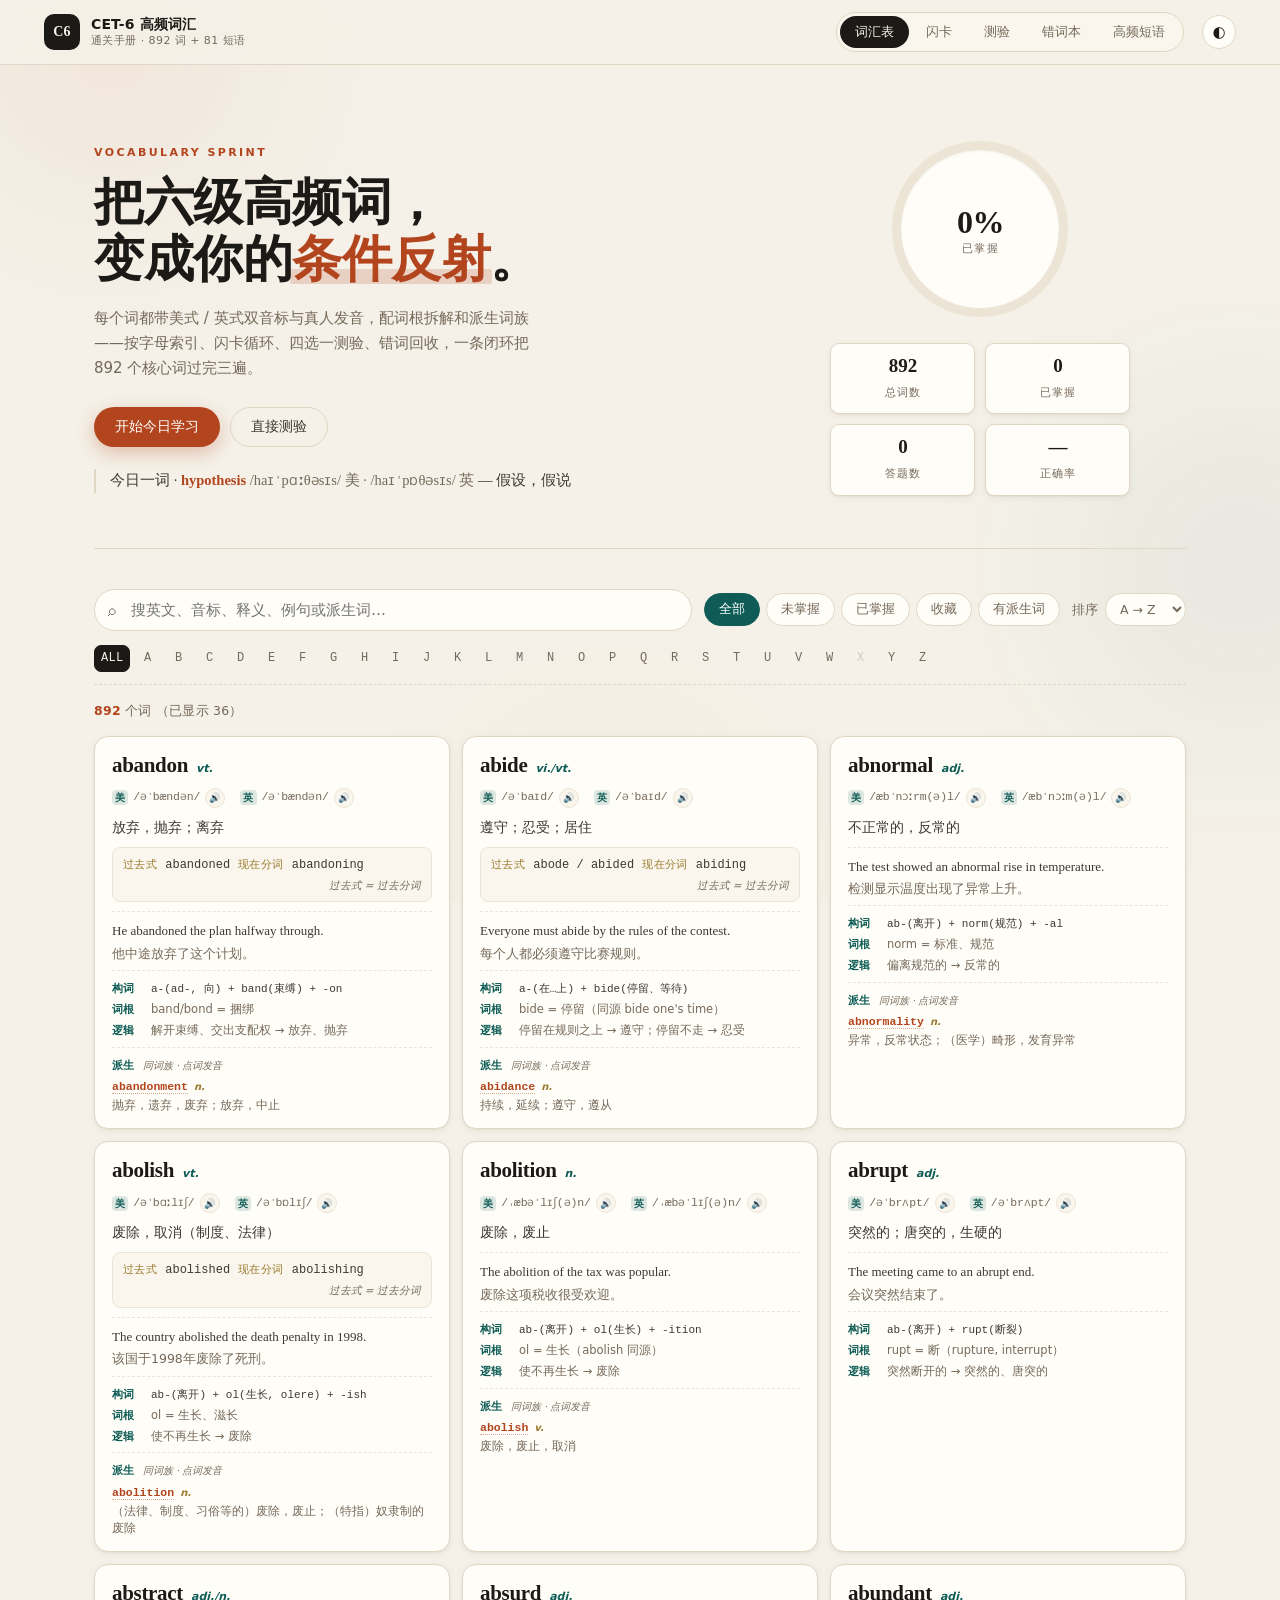
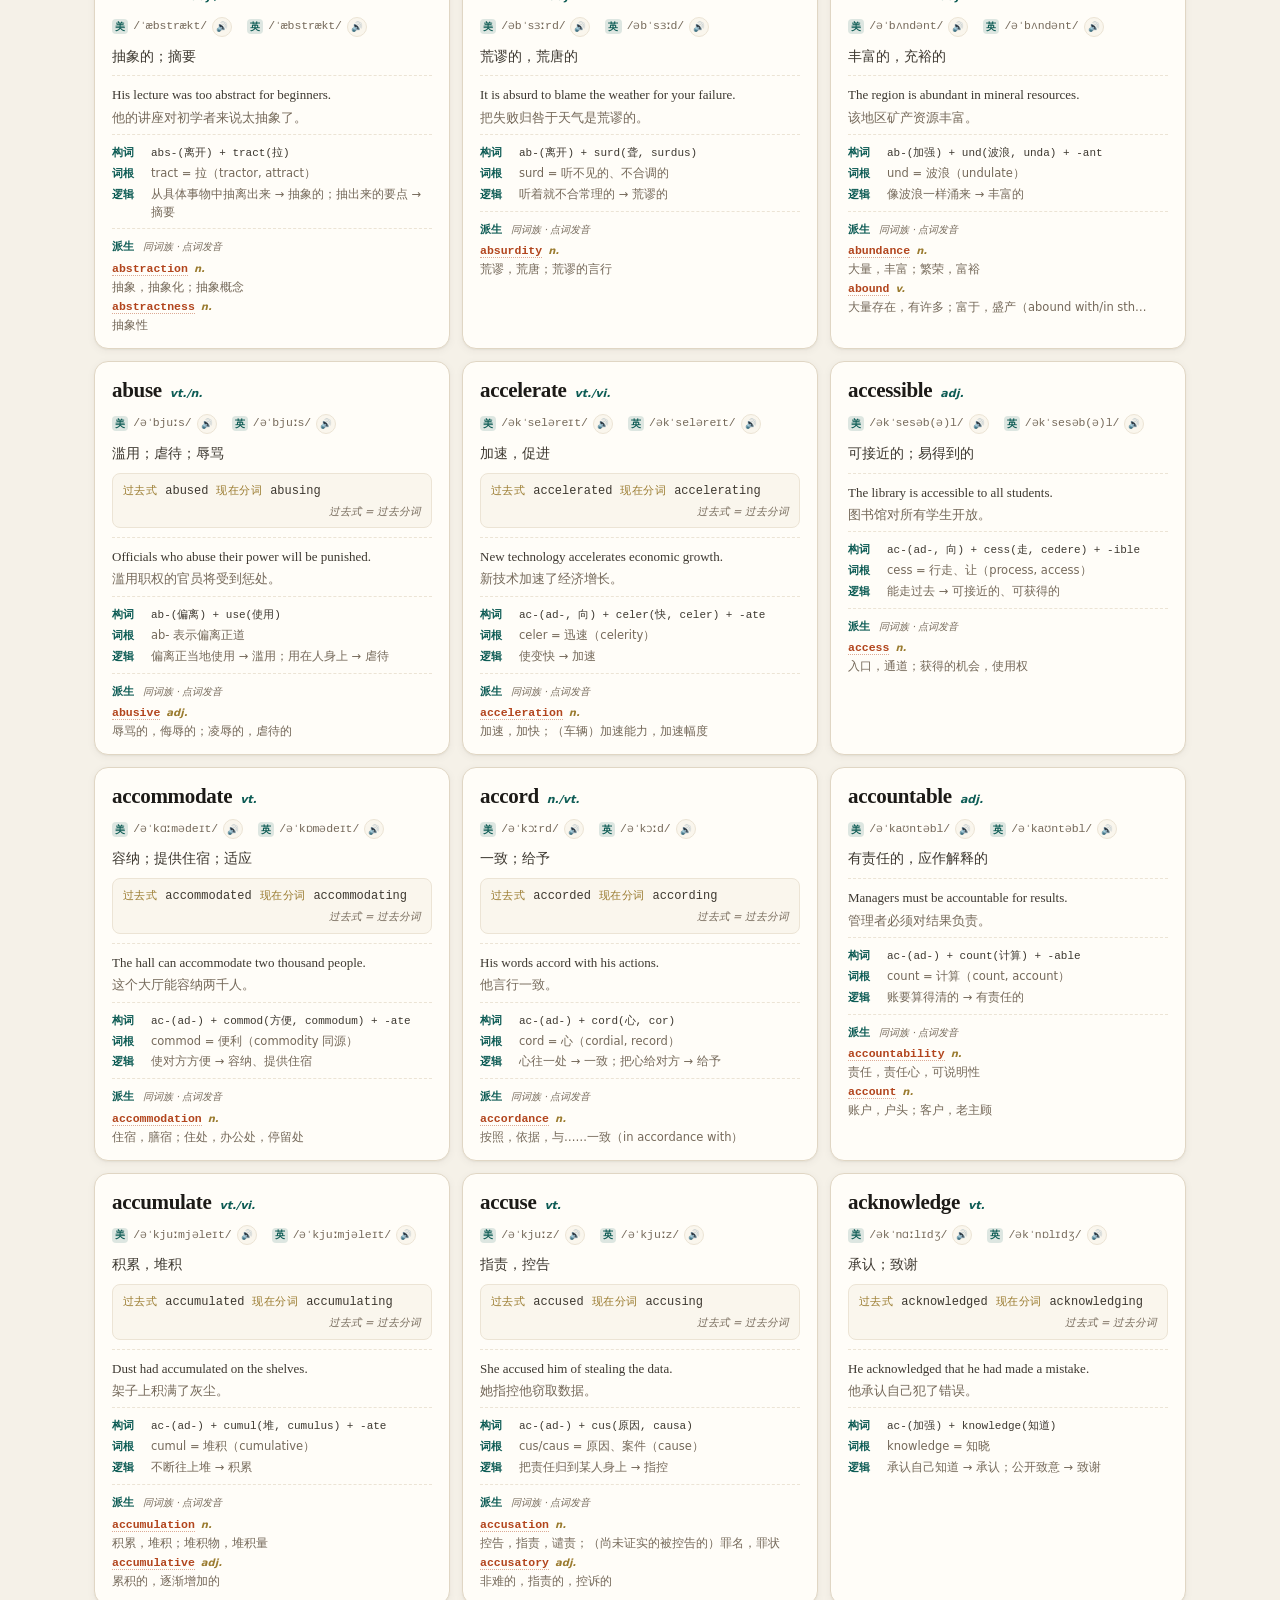
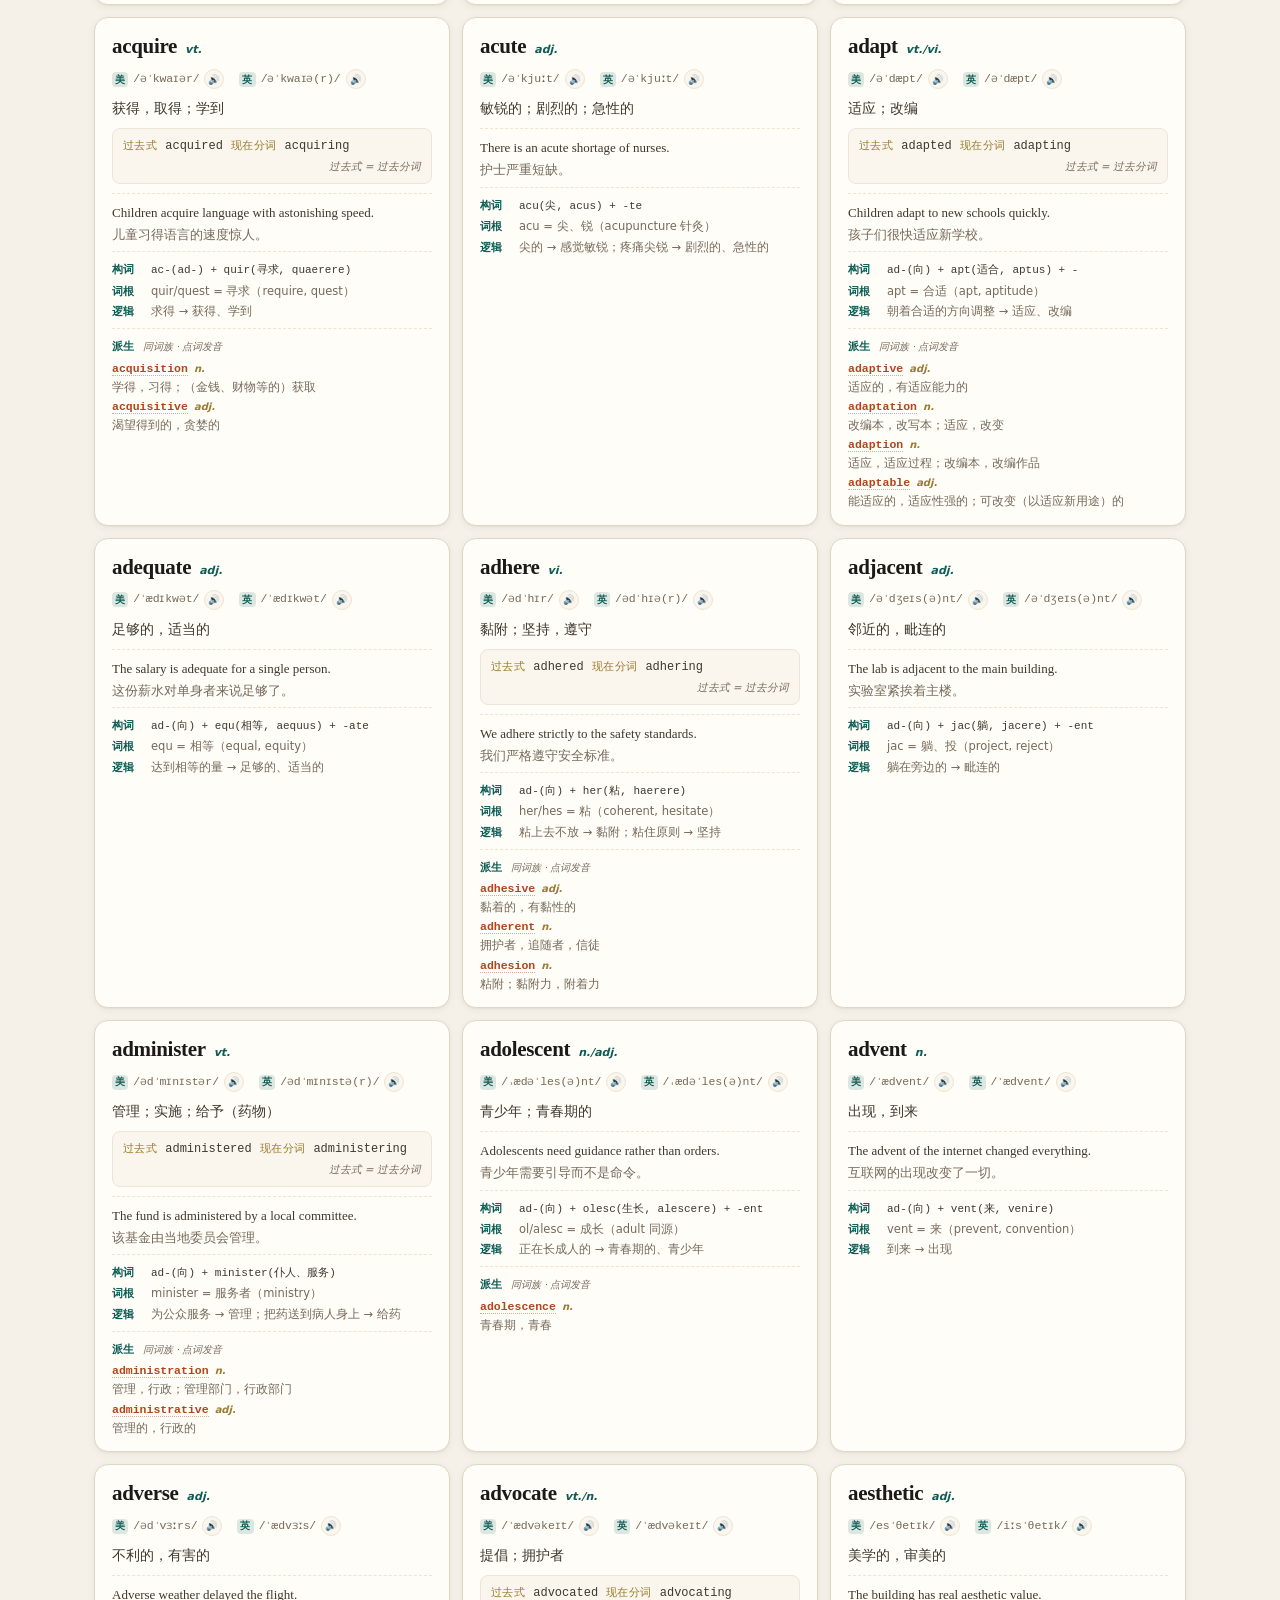
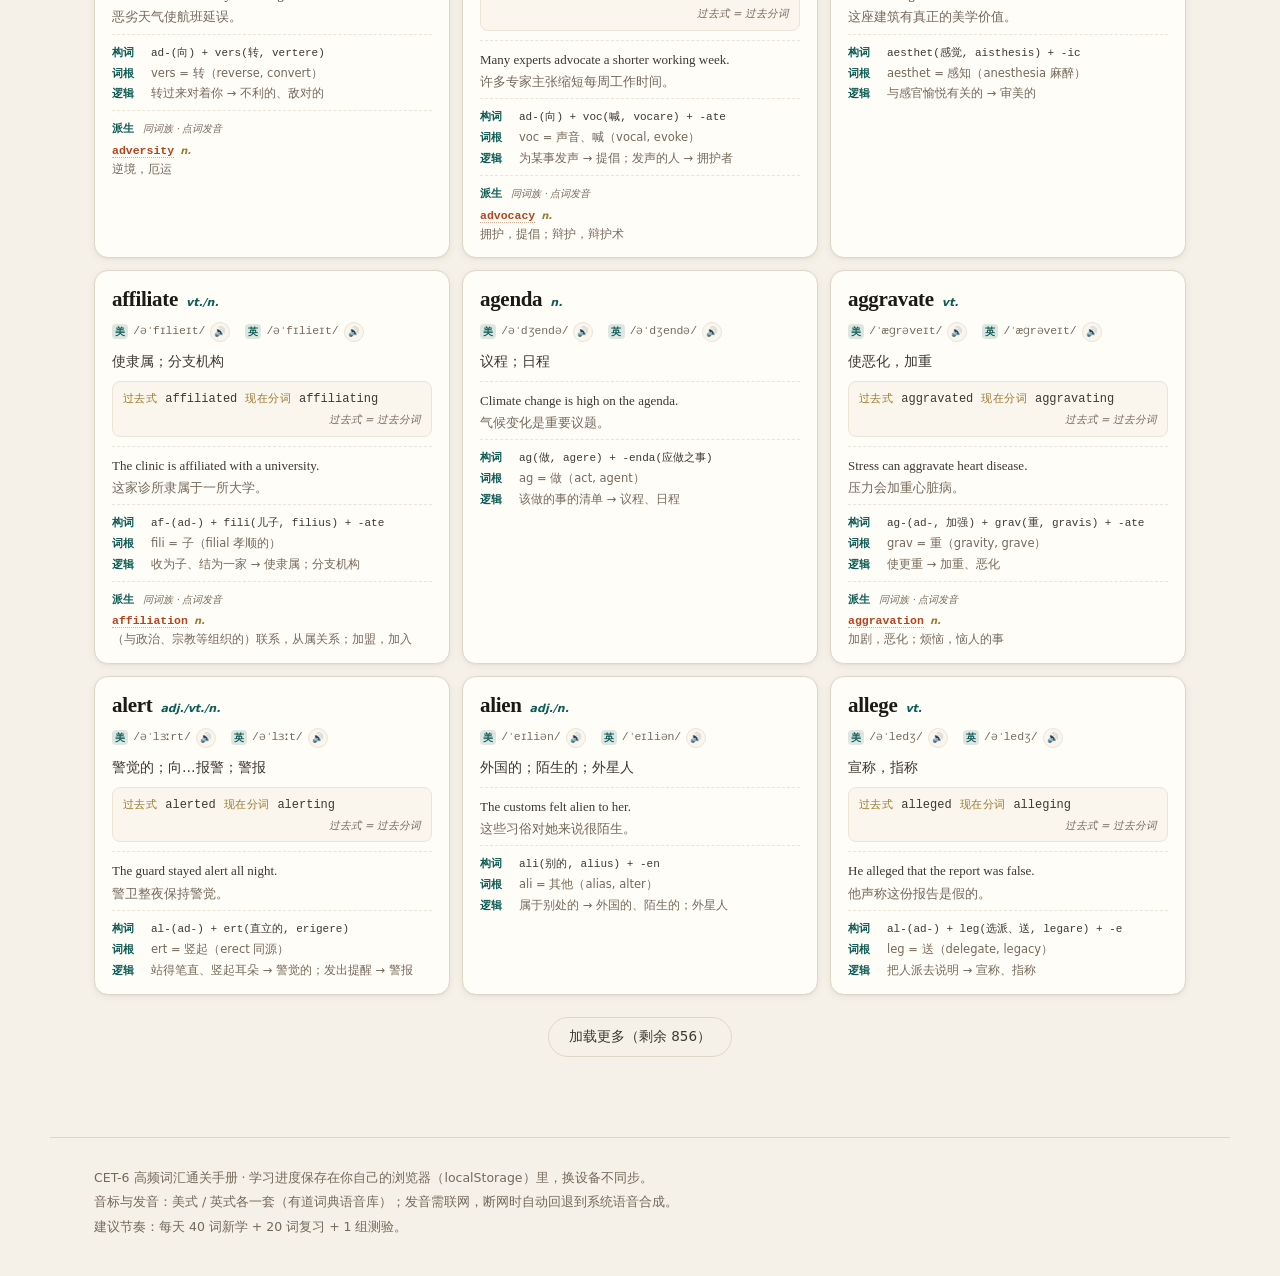
==== commit 346384dc: "手机端适配：底部导航栏、触摸目标放大、闪卡定高、PWA 可添加到主屏、离线缓存、二维码" ====
--- a/index.html
+++ b/index.html
@@ -2,10 +2,18 @@
 <html lang="zh-CN" data-theme="light">
 <head>
 <meta charset="utf-8">
-<meta name="viewport" content="width=device-width, initial-scale=1">
+<meta name="viewport" content="width=device-width, initial-scale=1, viewport-fit=cover">
 <title>CET-6 高频词汇通关手册 · 892 词 + 81 短语</title>
 <meta name="description" content="英语六级高频词汇学习站：英美双音标与真人发音、词根拆解、派生词族、闪卡记忆、随机测验与错词本。">
 <meta name="theme-color" content="#f5f1e8">
+<meta name="apple-mobile-web-app-capable" content="yes">
+<meta name="apple-mobile-web-app-status-bar-style" content="default">
+<meta name="apple-mobile-web-app-title" content="CET-6 词汇">
+<meta name="mobile-web-app-capable" content="yes">
+<meta name="format-detection" content="telephone=no">
+<link rel="manifest" href="assets/manifest.webmanifest">
+<link rel="apple-touch-icon" href="assets/apple-touch-icon.png">
+<link rel="icon" type="image/png" sizes="192x192" href="assets/icon-192.png">
 <link rel="stylesheet" href="assets/style.css">
 </head>
 <body>
@@ -210,7 +218,19 @@
   <p>CET-6 高频词汇通关手册 · 学习进度保存在你自己的浏览器（localStorage）里，换设备不同步。</p>
   <p class="muted">音标与发音：美式 / 英式各一套（有道词典语音库）；发音需联网，断网时自动回退到系统语音合成。</p>
   <p class="muted">建议节奏：每天 40 词新学 + 20 词复习 + 1 组测验。</p>
+  <p class="muted install-hint" id="installHint" hidden>
+    提示：在手机浏览器菜单里选「添加到主屏幕」，就能像 App 一样打开，断网也能用。
+  </p>
 </footer>
+
+<!-- 手机端底部导航（拇指可达） -->
+<nav class="mobile-nav" id="mobileNav" aria-label="底部功能切换">
+  <button class="mnav is-active" data-view="vocab"><span class="mnav-i">▤</span><span class="mnav-t">词汇</span></button>
+  <button class="mnav" data-view="flash"><span class="mnav-i">◧</span><span class="mnav-t">闪卡</span></button>
+  <button class="mnav" data-view="quiz"><span class="mnav-i">◇</span><span class="mnav-t">测验</span></button>
+  <button class="mnav" data-view="wrong"><span class="mnav-i">★</span><span class="mnav-t">错词<b class="mnav-badge" id="mnavBadge" hidden>0</b></span></button>
+  <button class="mnav" data-view="phrase"><span class="mnav-i">≡</span><span class="mnav-t">短语</span></button>
+</nav>
 
 <script src="assets/data-1.js"></script>
 <script src="assets/data-2.js"></script>
@@ -228,5 +248,13 @@
 <script src="assets/phonetics.js"></script>
 <script src="assets/derivs.js"></script>
 <script src="assets/app.js"></script>
+<script>
+/* 注册 Service Worker：装到主屏后断网也能开 */
+if ('serviceWorker' in navigator && location.protocol !== 'file:') {
+  window.addEventListener('load', function () {
+    navigator.serviceWorker.register('assets/sw.js').catch(function () { /* 不支持就静默跳过 */ });
+  });
+}
+</script>
 </body>
 </html>
--- a/assets/style.css
+++ b/assets/style.css
@@ -580,6 +580,14 @@
   font-size: 9.5px;
   line-height: 1;
   transition: all .15s;
+  /* 移动端触摸目标放大到 30px，视觉仍是小圆点（用负外边距抵消占位） */
+  position: relative;
+}
+.ph-play::after {
+  content: "";
+  position: absolute;
+  inset: -5px;
+  border-radius: 50%;
 }
 .ph-play:hover {
   border-color: var(--accent);
@@ -1242,24 +1250,151 @@
 
 @media (max-width: 640px) {
   body { font-size: 14.5px; }
-  .topbar { flex-wrap: wrap; gap: 10px; padding: 10px 16px; }
-  .tabs { order: 3; width: 100%; margin-left: 0; }
-  .icon-btn { margin-left: auto; }
+  .topbar { flex-wrap: wrap; gap: 10px; padding: 10px 14px; }
+  /* 窄屏下标签栏横向滑动，不换行、不截断 */
+  .tabs {
+    order: 3;
+    width: 100%;
+    margin-left: 0;
+    justify-content: flex-start;
+    gap: 0;
+    -webkit-overflow-scrolling: touch;
+    overscroll-behavior-x: contain;
+  }
+  .tab { padding: 8px 13px; font-size: 12.5px; }
+  .icon-btn { margin-left: auto; width: 38px; height: 38px; }
   .word-grid { grid-template-columns: 1fr; }
   .hero-panel { flex-direction: column; align-items: stretch; }
   .stats { grid-template-columns: repeat(2, 1fr); max-width: none; }
   .ring { align-self: center; }
   .flash-stage { gap: 4px; }
-  .flash-nav { width: 34px; height: 34px; font-size: 18px; }
-  .flashcard, .flash-inner { min-height: 400px; }
+  .flash-nav { width: 38px; height: 38px; font-size: 19px; }
+  /* 手机上：两面各自定高、绝对叠放。背面内容多就自己滚，
+     不再因为"取两面较高者"把正面撑出大片空白 */
+  .flashcard { min-height: 0; }
+  .flash-inner {
+    display: block;
+    min-height: 0;
+    height: 340px;
+  }
+  .flash-face {
+    position: absolute;
+    inset: 0;
+    padding: 22px 18px;
+  }
+  .flash-back {
+    justify-content: flex-start;
+    overflow-y: auto;
+    -webkit-overflow-scrolling: touch;
+  }
   .phrase-group ul { grid-template-columns: 1fr; }
   .quiz-len { margin-left: 0; }
   .toolbar { gap: 9px; }
   .search { flex: 1 1 100%; }
-  .alpha { gap: 2px; }
-  .alpha button { min-width: 24px; height: 24px; font-size: 11px; }
+  .alpha { gap: 3px; }
+  .alpha button { min-width: 28px; height: 28px; font-size: 11.5px; }
   .hero-tip { font-size: 13.5px; }
   .wcard-tools { opacity: 1; }
+  /* 手机上触摸目标放大：小圆点保持视觉尺寸，点击热区 30px */
+  .ph-play { width: 24px; height: 24px; font-size: 11px; }
+  .ph-play::after { inset: -6px; }
+  .mini { width: 32px; height: 32px; font-size: 14px; }
+  .btn { padding: 11px 18px; }
+  .flash-actions { gap: 8px; }
+  .flash-actions .btn { flex: 1 1 calc(50% - 8px); }
+  .dv-w { padding: 3px 0; }
+  main { padding: 0 14px 60px; }
+  .foot { padding: 22px 14px 40px; }
+  /* 长单词不撑破卡片 */
+  .wcard h3 { font-size: 20px; word-break: break-word; }
+  .flash-front h3 { font-size: clamp(26px, 9vw, 38px); word-break: break-word; }
+  .quiz-card h3 { word-break: break-word; }
+  .phons { gap: 4px 9px; }
+}
+
+/* 极窄屏（320px / 老机型） */
+@media (max-width: 380px) {
+  .brand-text strong { font-size: 13px; }
+  .tab { padding: 7px 10px; font-size: 12px; }
+  .stats { grid-template-columns: repeat(2, 1fr); }
+  .flash-actions .btn { flex: 1 1 100%; }
+  .ph-ipa { font-size: 11px; }
+  .wroot-row { grid-template-columns: 28px 1fr; gap: 5px; }
+}
+
+/* 触摸设备：去掉 hover 位移，避免"点一下就跳" */
+@media (hover: none) {
+  .wcard:hover { transform: none; box-shadow: var(--shadow-sm); border-color: var(--line); }
+  .phrase-group li:hover { transform: none; }
+  .btn:hover { box-shadow: none; }
+  .ph-play:hover { transform: none; border-color: var(--line-soft); color: var(--muted); }
+  .ph-play:active { transform: scale(.92); border-color: var(--accent); color: var(--accent); }
+}
+
+/* ---------- 手机底部导航 ---------- */
+.mobile-nav { display: none; }
+
+@media (max-width: 640px) {
+  .mobile-nav {
+    position: fixed;
+    left: 0; right: 0; bottom: 0;
+    z-index: 60;
+    display: grid;
+    grid-template-columns: repeat(5, 1fr);
+    padding: 6px 4px calc(6px + env(safe-area-inset-bottom));
+    background: color-mix(in srgb, var(--surface) 92%, transparent);
+    backdrop-filter: blur(14px);
+    -webkit-backdrop-filter: blur(14px);
+    border-top: 1px solid var(--line);
+    box-shadow: 0 -4px 18px rgba(60, 45, 25, .07);
+  }
+  .mnav {
+    display: flex;
+    flex-direction: column;
+    align-items: center;
+    gap: 2px;
+    padding: 6px 2px;
+    border: 0;
+    background: none;
+    color: var(--muted);
+    border-radius: 10px;
+    transition: color .16s, background .16s;
+  }
+  .mnav-i { font-size: 16px; line-height: 1; }
+  .mnav-t {
+    font-size: 10.5px;
+    letter-spacing: .02em;
+    position: relative;
+    display: inline-flex;
+    align-items: center;
+    gap: 3px;
+  }
+  .mnav.is-active { color: var(--accent); background: color-mix(in srgb, var(--accent) 9%, transparent); }
+  .mnav-badge {
+    min-width: 14px;
+    padding: 0 3px;
+    font-size: 9px;
+    line-height: 13px;
+    text-align: center;
+    border-radius: 99px;
+    background: var(--accent);
+    color: #fff;
+    font-weight: 600;
+  }
+  /* 底部导航不挡住页脚 */
+  body { padding-bottom: calc(62px + env(safe-area-inset-bottom)); }
+  .foot { padding-bottom: calc(28px + env(safe-area-inset-bottom)); }
+  .install-hint {
+    margin-top: 10px !important;
+    padding: 9px 12px;
+    border-radius: 9px;
+    background: var(--surface-2);
+    border: 1px dashed var(--line);
+    font-size: 12px;
+    line-height: 1.6;
+  }
+  /* 闪卡操作按钮离底部导航远一点 */
+  .flash-actions { margin-bottom: 6px; }
 }
 
 @media (prefers-reduced-motion: reduce) {
